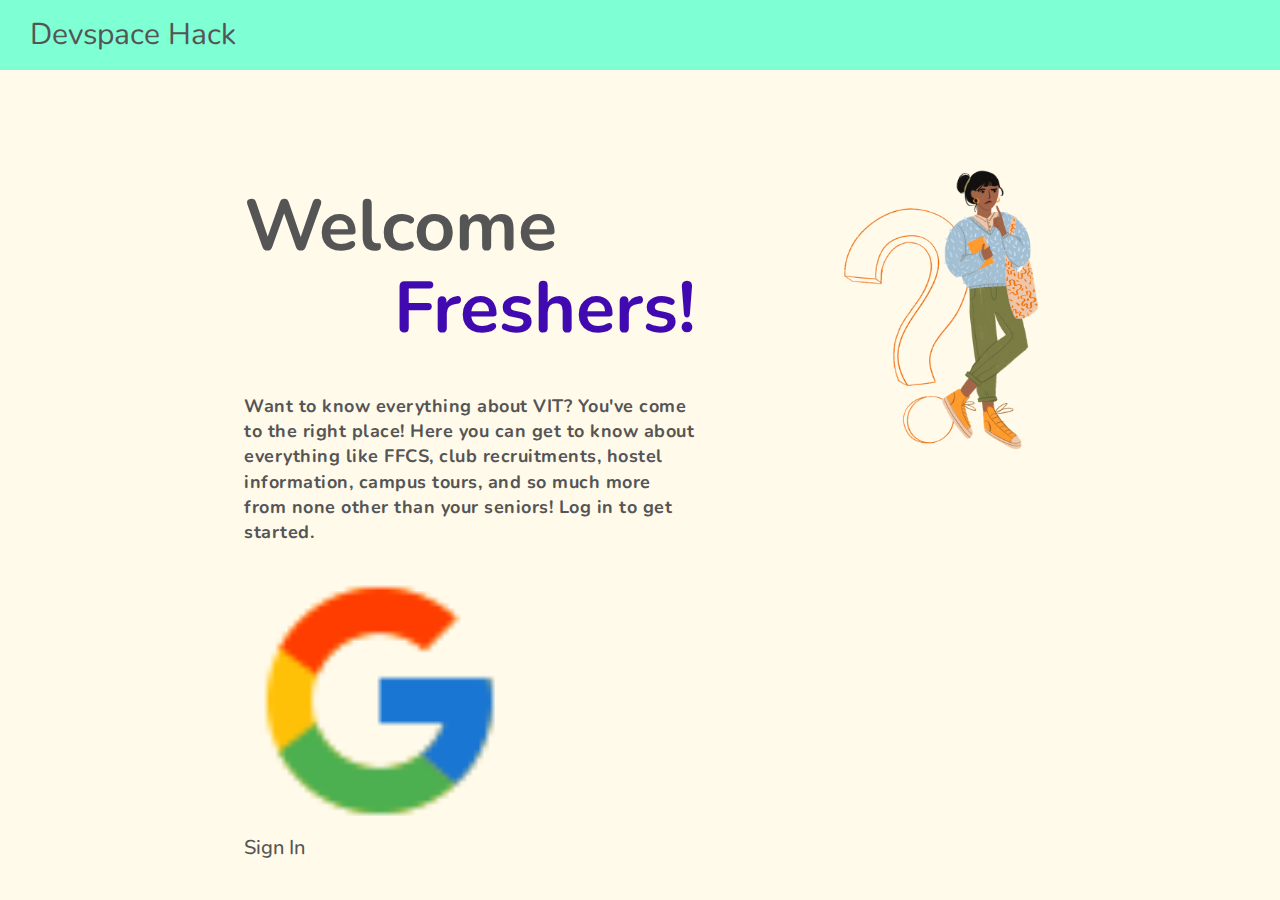
==== index.html @ ebe96cdf "initial commit" ====
<!DOCTYPE html>
<html lang="en">
  <head>
    <meta charset="UTF-8" />
    <meta http-equiv="X-UA-Compatible" content="IE=edge" />
    <meta name="viewport" content="width=device-width, initial-scale=1.0" />
    <title>Devspace hack</title>
    <link rel="stylesheet" href="style.css" />
  </head>
  <body>
    <header>Devspace Hack</header>
    <div class="container">
      <div class="signin-box">
        <h2 class="headline">
          Welcome
          <p class="freshers">Freshers!</p>
        </h2>
        <p class="desc">
          Want to know everything about VIT? You've come to the right place!
          Here you can get to know about everything like FFCS, club
          recruitments, hostel information, campus tours, and so much more from
          none other than your seniors! Log in to get started.
        </p>
        <a class="signin">
          <img class="img" src="/google.png" alt="..." />
          <div class="sign">Sign In</div>
        </a>
      </div>
      <div class="illustration-box">
        <img class="illustration-img" src="/girl.png" alt="..." />
      </div>
    </div>
  </body>
</html>
---- style.css ----
@import url("https://fonts.googleapis.com/css2?family=Nunito:ital,wght@0,300;0,400;0,500;0,600;0,700;0,800;1,300;1,400;1,500;1,600;1,700&display=swap");

* {
  padding: 0;
  margin: 0;
  box-sizing: border-box;
}

html {
  font-size: 62.5%;
}

body {
  font-family: "Nunito";
  line-height: 1;
  font-weight: 400;
  color: #555;
  background-color: rgb(255, 250, 234);
}

header {
  font-size: 3rem;
  background-color: aquamarine;
  padding: 2rem 2rem 2rem 3rem;
  margin-bottom: 8rem;
}

.img {
  width: 60%;
  margin: auto;
}

.container {
  display: grid;
  grid-template-columns: 1fr 1fr;
  margin: auto;
  margin-left: 26vh;
  width: 70%;
  gap: 10rem;
  height: 50rem;
}

.signin-box {
  padding: 4rem 1rem;
}

.signin:link,
.signin:visited {
  display: grid;
  background-color: white;
  width: 30%;
  grid-template-columns: 35% 1fr;
  padding: 1rem 0.5rem;
  border-radius: 3rem;
  border-style: none;
}

.headline {
  font-size: 7.2rem;
  margin-bottom: 3rem;
}

.freshers {
  margin-left: 15rem;
  margin-top: 1rem;
  color: rgb(65, 9, 176);
}

.desc {
  font-size: 1.8rem;
  font-weight: 700;
  line-height: 1.4;
  letter-spacing: 0.5px;
  margin-top: 5rem;
  margin-bottom: 2rem;
}

.sign {
  margin: auto;
  font-size: 2rem;
  font-weight: 500;
}

.illustration-box {
}

.illustration-img {
  width: 100%;
}
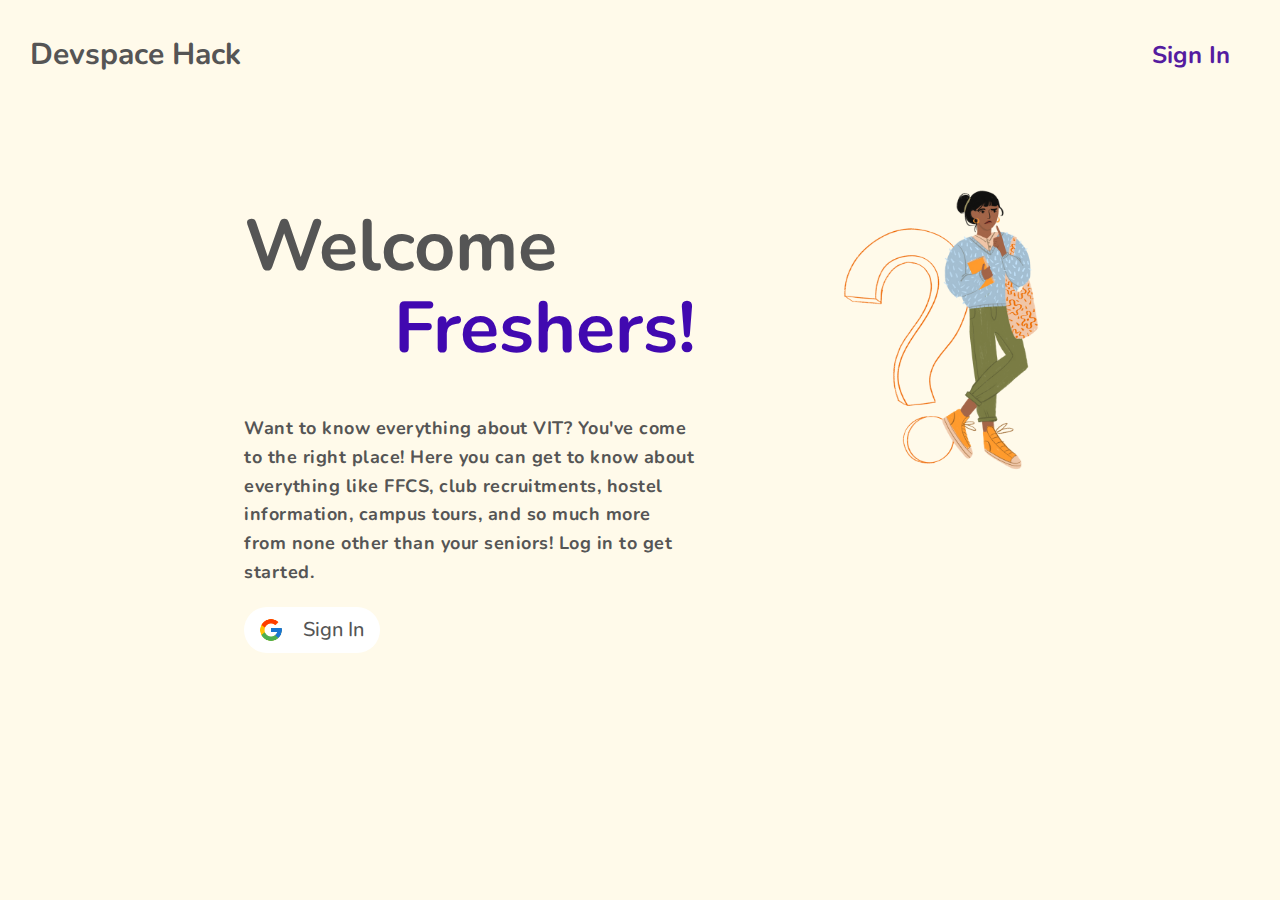
==== commit 5fc6d008: "made changes to fonts" ====
--- a/index.html
+++ b/index.html
@@ -8,7 +8,10 @@
     <link rel="stylesheet" href="style.css" />
   </head>
   <body>
-    <header>Devspace Hack</header>
+    <header>
+      <h2 class="logo">Devspace Hack</h2>
+      <a class="sign-link" href="#">Sign In</a>
+    </header>
     <div class="container">
       <div class="signin-box">
         <h2 class="headline">
--- a/style.css
+++ b/style.css
@@ -19,10 +19,31 @@
 }
 
 header {
+  display: flex;
+  align-items: center;
+  justify-content: space-between;
   font-size: 3rem;
-  background-color: aquamarine;
-  padding: 2rem 2rem 2rem 3rem;
+  padding: 4rem 5rem 2rem 3rem;
   margin-bottom: 8rem;
+}
+
+.logo {
+  font-size: 3rem;
+  font-weight: 700;
+}
+
+.sign-link:link,
+.sign-link:visited {
+  font-size: 2.4rem;
+  font-weight: 700;
+  text-decoration: none;
+  color: rgb(85, 28, 160);
+  transition: all 0.3s;
+}
+
+.sign-link:hover,
+.sign-link:active {
+  color: rgb(209, 46, 122);
 }
 
 .img {
@@ -44,8 +65,7 @@
   padding: 4rem 1rem;
 }
 
-.signin:link,
-.signin:visited {
+.signin {
   display: grid;
   background-color: white;
   width: 30%;
@@ -64,12 +84,17 @@
   margin-left: 15rem;
   margin-top: 1rem;
   color: rgb(65, 9, 176);
+  transition: all 0.3s;
+}
+
+.freshers:hover {
+  color: rgb(209, 46, 122);
 }
 
 .desc {
   font-size: 1.8rem;
   font-weight: 700;
-  line-height: 1.4;
+  line-height: 1.6;
   letter-spacing: 0.5px;
   margin-top: 5rem;
   margin-bottom: 2rem;
